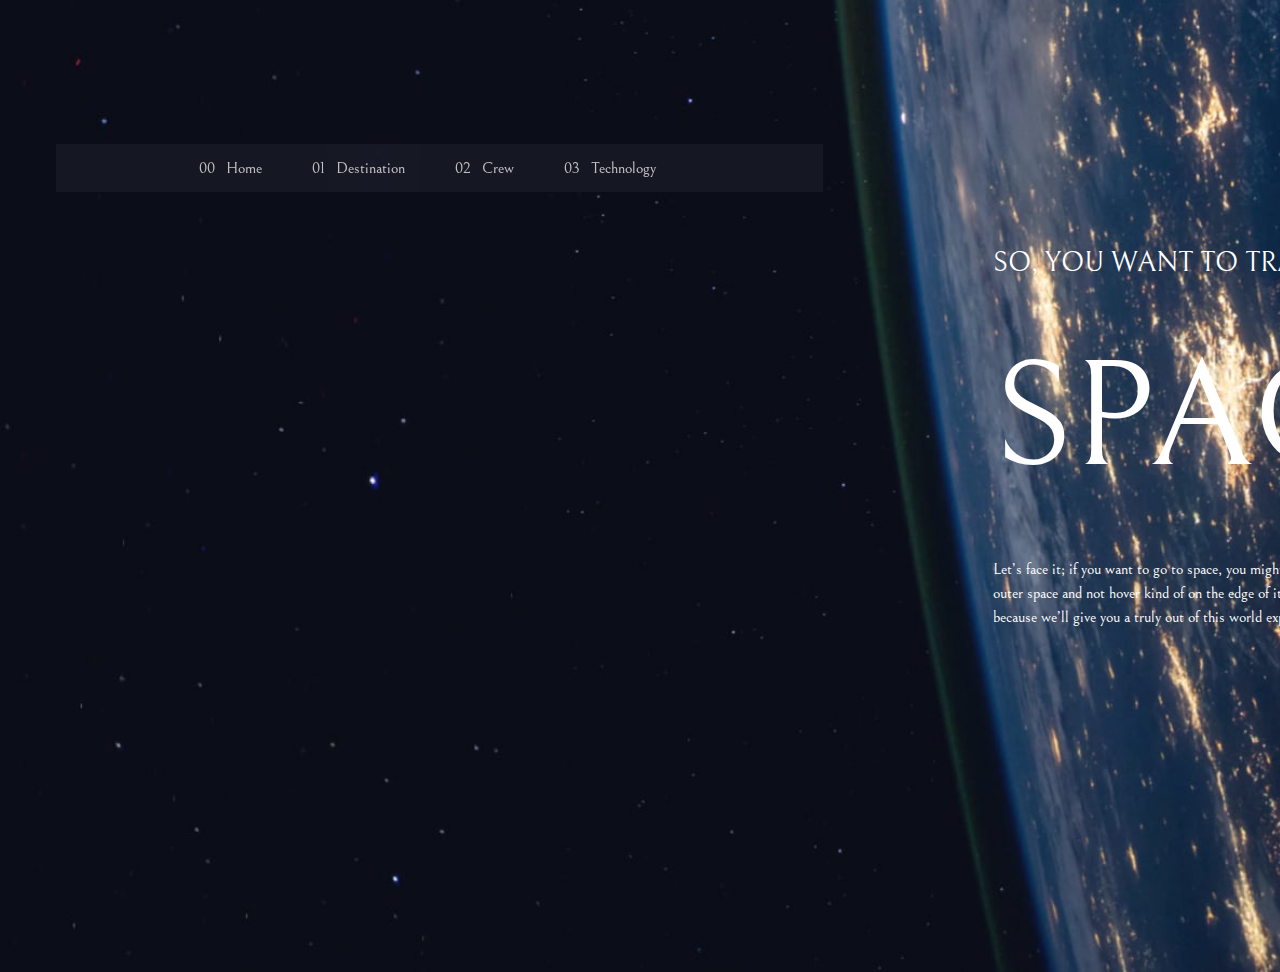
==== index.html @ 7ba336b6 "Initial Commit" ====
<!DOCTYPE html>
<html lang="en">
  <head>
    <meta charset="UTF-8" />
    <meta name="viewport" content="width=device-width, initial-scale=1.0" />
    <link rel="stylesheet" href="style.css" />
    <link rel="preconnect" href="https://fonts.googleapis.com" />
    <link rel="preconnect" href="https://fonts.gstatic.com" crossorigin />
    <link
      href="https://fonts.googleapis.com/css2?family=Bellefair&display=swap"
      rel="stylesheet"
    />
    <script src="https://code.jquery.com/jquery-1.10.2.js"></script>
    <title>Space Tourism</title>
  </head>
  <body style="background-image: url(./images/background-home-desktop.jpg);">
    <section class="header">
      <div id="nav-placeholder">

      </div>
      <script>
        $(function(){
          $("#nav-placeholder").load("nav.html");
        });
        </script>
    <section class="home-section">
      <div class="home-content">
        <h3>SO, YOU WANT TO TRAVEL TO</h3>
        <h1>SPACE</h1>
        <p>
          Let’s face it; if you want to go to space, you might as well genuinely
          go to outer space and not hover kind of on the edge of it. Well sit
          back, and relax because we’ll give you a truly out of this world
          experience!
        </p>
      </div>
      <!-- <div as="button" class="home-content-button">EXPLORE</div> -->
      <button class="home-content-button">EXPLORE</button>
    </section>
  </body>
</html>
---- style.css ----
@import url('https://fonts.googleapis.com/css2?family=Bellefair&display=swap');

:root{
    --clr-background : #0B0D17;
    --clr-blue: #D0D6F9;
    --clr-white: #FFFFFF;
    --clr-backNav: rgba(255, 255, 255, 0.04);

    --fs-heading1 : 9.375rem;
    --fs-heading2: 6.25rem;
    --fs-heading3: 3.5rem;
    --fs-heading4: 2rem;
    --fs-heading5: 1.75rem;

    --fs-subheading1: 1.75rem;
    --fs-subheading2: 0.875rem;

    --fs-navText: 1rem;

    --fs-paragraph: 1.125rem;

    --ff-global : 'Bellefair', serif;
}

/*
  1. Use a more-intuitive box-sizing model.
*/
*, *::before, *::after {
    box-sizing: border-box;
  }
  /*
    2. Remove default margin
  */
  * {
    margin: 0;
  }
  /*
    Typographic tweaks!
    3. Add accessible line-height
    4. Improve text rendering
  */
  body {
    line-height: 1.5;
    -webkit-font-smoothing: antialiased;
    font-family: var(--ff-global);
    color: white;
    height: 100vh;
    overflow: hidden;
    background-size: cover;
  }
  /*
    5. Improve media defaults
  */
  img, picture, video, canvas, svg {
    display: block;
    max-width: 100%;
  }
  /*
    6. Remove built-in form typography styles
  */
  input, button, textarea, select {
    font: inherit;
  }
  /*
    7. Avoid text overflows
  */
  p, h1, h2, h3, h4, h5, h6 {
    overflow-wrap: break-word;
    font-weight: 400;
  }
  /*
    8. Create a root stacking context
  */
  #root, #__next {
    isolation: isolate;
  }


  /* General Styling   */

  .header{
    display: flex;
    margin-top: 4.5rem;
  }

  .header-icon{
    margin-left: 3.5rem;
  }

  .header-items{
    display: flex;
    gap: 3.125rem;
    background: var(--clr-backNav);
    backdrop-filter: blur(40.774227142333984px);
    margin-left: auto;
    justify-content: center;
    align-items: center;
  }

  .header-item{
    all: unset;
    display: flex;
    gap: 0.6875rem;
    position: relative;
    cursor: pointer;
    opacity: 0.75;
  }

  .header-item::before{
    transition: 300ms;
    height: 3px;
    content: "";
    background-color: black;
    inset-inline: 55%;
    position: absolute;
    bottom: -20px;
  }

  .header-item:hover{
    opacity: 1;
  }

  .header-item:hover::before{
    inset-inline: 0%;
  }

  .header-item:first-child{
    margin-left: 8.935rem;
  }

  .header-item:last-child{
    margin-right: 10.4375rem;
  }


  .home-section{
    display: flex;
    margin: 10.625rem;
    align-items: center;   
  }

  .home-content{
    display: grid;
    gap: 1.5rem;
    max-width: 26.5625rem;
    margin-right: auto;
  }

  .home-content h3{

    font-size: var(--fs-heading5);
  }

  .home-content h1{
    font-size: var(--fs-heading1);
  }

  .home-content p{
    text-wrap:wrap;
    font-size: 1rem;
  }

  .home-content-button{
    font-size: var(--fs-heading5);
    margin-left: auto;
  }
  

  /* Moon Styling */

  .moon-container{
    display: grid;
    grid-template-columns: 1fr 1fr;
    /* column-gap: 11.25rem; */
    column-gap: 1rem;
    height: 100%;
    justify-content: center;
    align-items: center;
  }

  .moon-container, .first-destination-heading{
    margin-inline: 10.25rem;
  }

  .first-destination-heading{
    margin-top: 4.75rem;
    font-size: var(--fs-subheading1);
  }

  .first-destination-heading::before{
    margin-right: 1.25rem;
    content: "01";
    opacity: 0.25;
  }
  

  .moon-container picture{
    align-self: self-end;
  }
  
  .moon-content h1{
    font-size: var(--fs-heading2);
  }

  .moon-dist-time{
    grid-column-start: -2;
    grid-column-end: -1; 
    align-self: baseline;
    display: flex;
    flex-wrap: wrap;
    column-gap: 4.935rem;
    row-gap: 0.75rem;
  }

  .moon-dist-time p{
    font-size: var(--fs-subheading2);
  }
  
  .moon-content, .moon-dist-time{
    max-width: 21.5625rem;
  }

  .planet-bar{
    display: flex;
    gap: 2.1875rem;
    font-size: var(--fs-navText);
    font-weight: 400;
  }

  .planet-bar p:after{
    transition: 300ms;
    display: block;
    content: "";
    width: 0%;
    height: 3px;
    background-color: var(--clr-white);
  }

  .planet-bar p:hover::after{
    width: 100%;
  }

  .crew{
    display: flex;
    flex-direction: row;
    position: relative;
    margin-inline: 10.25rem;
    margin-top: 4.75rem;
  }

  .crew-content{
    align-self: center;
    flex: 1;
  }

  .crew-content h3::before{
    content: "02";
    margin-right: 1.25rem;
    opacity: 0.25;
  }

  .crew-content h3{
   font-size: var(--fs-subheading1);
   letter-spacing: 0.2953125rem;
   font-style: normal;
   position: absolute;
   top: 0; 
  }

  .crew-content h2{
    font-size: var(--fs-heading4);
    opacity: 0.5042;
  }

  .crew-content h1{
    font-size: var(--fs-heading3);
    margin-bottom: 0.6875rem
  }

  .crew-content p{
    font-size: var(--fs-paragraph);
    margin-right: 5.2rem;
  }

  .technology{
    display: grid;
    margin-left: 10.4735rem;
    grid-template-columns: 0.1fr 0.4fr 0.5fr;
    margin-top: 4.75rem;
  }

  .technology h3{
    grid-column-start: 1;
    grid-column-end: 5;
    margin-bottom: 2rem;
    font-size: var(--fs-heading5);
    letter-spacing: 0.2953125rem;
  }

  .technology h1{
    font-size: var(--fs-heading3);
    margin-bottom: 1rem;
  }

  .technology h3::before{
    margin-right: 1.25rem;
    content: "03";
    opacity: 0.25;
    margin-left: 1.75rem;
  }

  .technology > *:not(h3){
    align-self: center;
  }

  .rocket-carasoul{
    display: flex;
    flex-direction: column;
    gap: 1.25rem;
  }

  .rocket-carasoul div{
    width: 80px;
    height: 80px;
    padding: 18px;
    border-radius: 50%;
    text-align: center;
    font-size: var(--fs-heading4);
    border: 1.5px solid rgba(255, 255, 255, 0.1);
    background-color: var(--clr-white);
    color: var(--clr-background);
  }

  .rocket-carasoul div:not(div:first-child){
    background-color: transparent;
    color: var(--clr-white);
  }

  .rocket-carasoul div:hover{
    transition: 300ms;
    background-color: var(--clr-white);
    color: var(--clr-background);
  }

  .technology-content{
    justify-content: center;
  }

  .technology-content p:first-child{
    font-size: var(--fs-subheading2);
  }

  .technology-content p:last-child{
    margin-right: 3.5rem;
  }

  .technology-rocket-image{
    justify-self: end;
  }
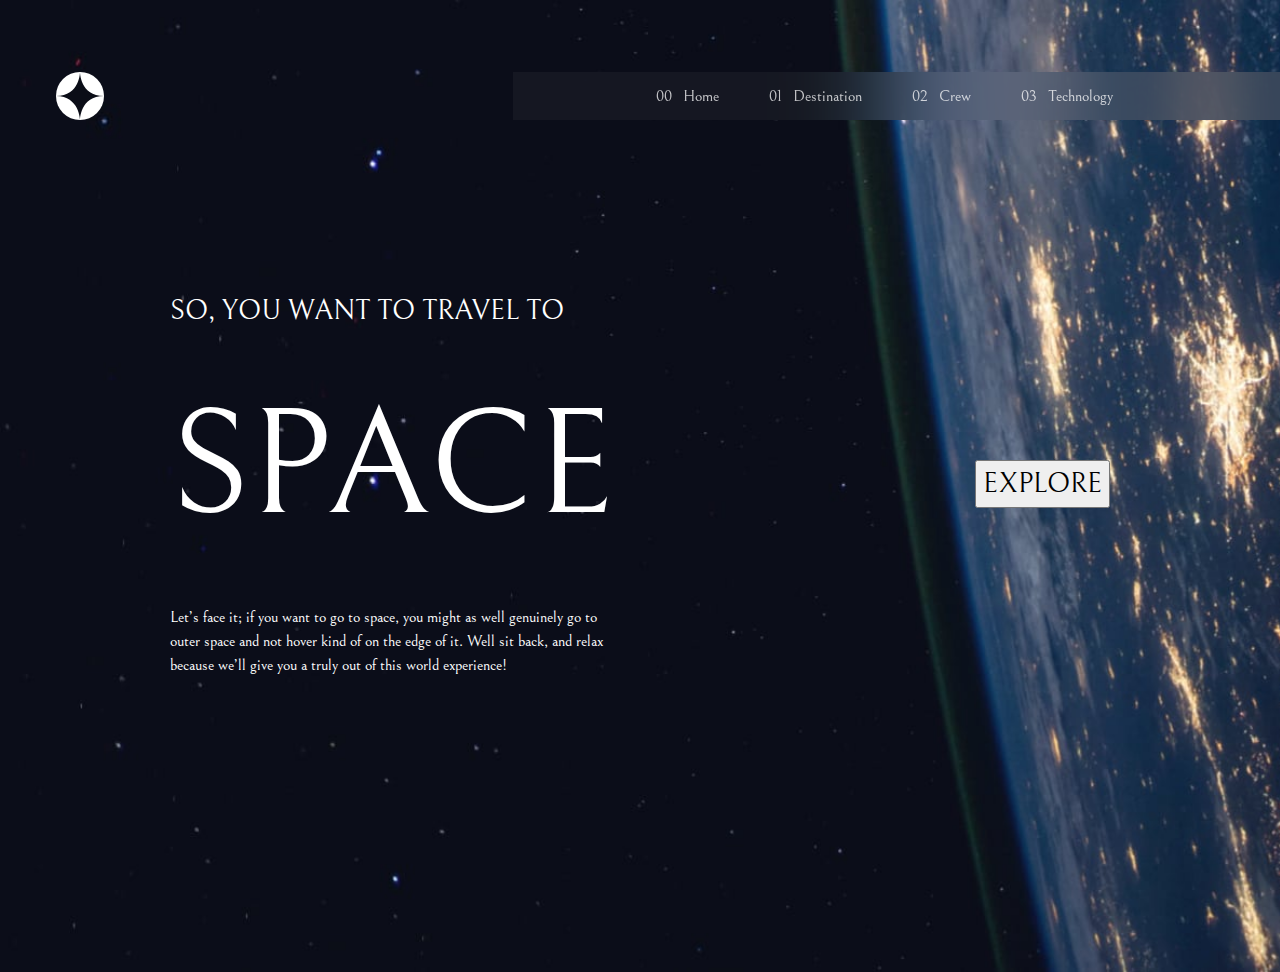
==== commit a52aef81: "fix: unnecassary section(class header) removed" ====
--- a/index.html
+++ b/index.html
@@ -14,9 +14,7 @@
     <title>Space Tourism</title>
   </head>
   <body style="background-image: url(./images/background-home-desktop.jpg);">
-    <section class="header">
       <div id="nav-placeholder">
-
       </div>
       <script>
         $(function(){
--- a/style.css
+++ b/style.css
@@ -351,7 +351,7 @@
   }
 
   .technology-content p:last-child{
-    margin-right: 3.5rem;
+    margin-right: 5.8rem;
   }
 
   .technology-rocket-image{
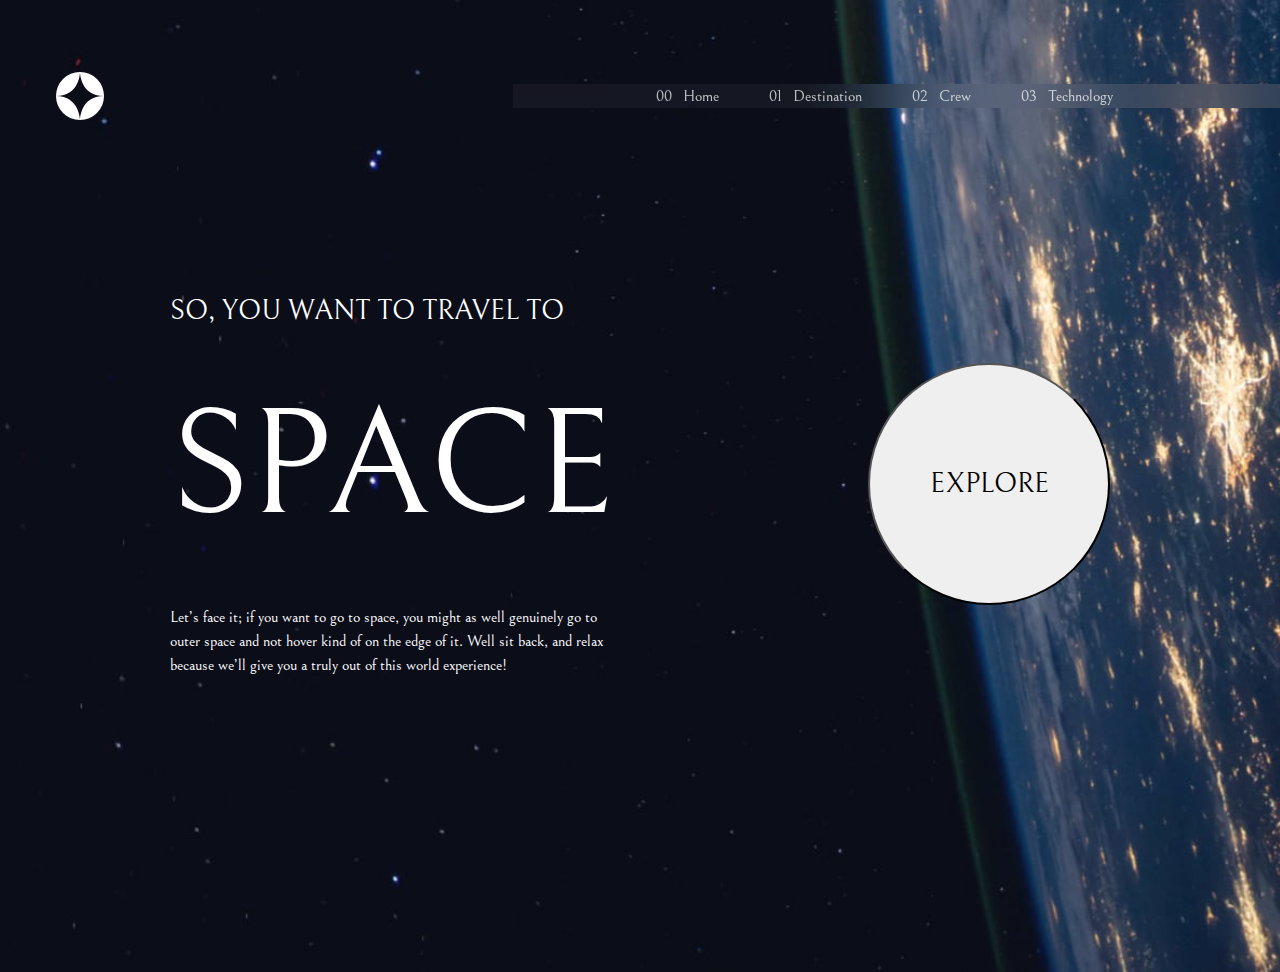
==== commit dc26a955: "Added js" ====
--- a/index.html
+++ b/index.html
@@ -13,7 +13,7 @@
     <script src="https://code.jquery.com/jquery-1.10.2.js"></script>
     <title>Space Tourism</title>
   </head>
-  <body style="background-image: url(./images/background-home-desktop.jpg);">
+  <body class="home-body">
       <div id="nav-placeholder">
       </div>
       <script>
--- a/style.css
+++ b/style.css
@@ -80,6 +80,7 @@
 
   .header{
     display: flex;
+    align-items: center;
     margin-top: 4.5rem;
   }
 
@@ -95,6 +96,15 @@
     margin-left: auto;
     justify-content: center;
     align-items: center;
+  }
+
+  @media(max-width: 768px) {
+    .header{margin-top: 0;}
+
+    .header-items{
+      gap: 2.3125rem;
+      padding-block: 1.5rem;
+    }
   }
 
   .header-item{
@@ -132,11 +142,53 @@
     margin-right: 10.4375rem;
   }
 
+  @media(max-width: 768px) {
+    .header-item:first-child{
+      margin-left: 3rem;
+    }
+    .header-item:last-child{
+      margin-right: 3rem;
+    }
+  }
+
+
+
+
+  .home-body{
+    background-image: url(./images/background-home-desktop.jpg);
+  }
+
+  @media(max-width: 768px){
+    .home-body{
+      background-image: url(./images/background-home-tablet.jpg);
+    }
+  }
+
+  @media(max-width: 375px){
+    .home-body{
+      background-image: url(./images/background-home-mobile.jpg);
+    }
+  }
 
   .home-section{
     display: flex;
     margin: 10.625rem;
     align-items: center;   
+  }
+
+  @media (max-width: 768px) {
+    .home-section{
+      flex-direction: column;
+      margin-inline: 10.25rem;
+      margin-top: 6.625rem;
+      text-align: center;
+    }
+  }
+
+  @media (max-width: 375px) {
+    .home-section{
+      margin-inline: 1.5rem;
+    }
   }
 
   .home-content{
@@ -146,8 +198,13 @@
     margin-right: auto;
   }
 
+  @media(max-width: 768px){
+   .home-content{
+    gap: 0;
+   } 
+  }
+
   .home-content h3{
-
     font-size: var(--fs-heading5);
   }
 
@@ -163,10 +220,66 @@
   .home-content-button{
     font-size: var(--fs-heading5);
     margin-left: auto;
+    border-radius: 50%;
+    height: 242px;
+    width: 242px;
+  }
+
+  @media (max-width:768px) {
+    .home-content h3{
+      font-size: 1.25rem;
+    }
+
+    .home-content p{
+      font-size: var(--fs-navText);
+      margin-inline: 1.5rem;
+    }
+
+    .home-content-button{
+      margin-inline: auto;
+      margin-top: 9.75rem;
+    }
+  }
+
+  @media (max-width: 375px) {
+    .home-content h3{
+      font-size: 1rem;
+    }
+
+    .home-content h1{
+      font-size: 5rem;
+    }
+
+    .home-content p{
+      font-size: 0.9325rem;
+    }
+
+    .home-content-button{
+      font-size: 1.25rem;
+      margin-top: 5rem;
+      height: 150px;
+      width: 150px;
+    }
   }
   
 
   /* Moon Styling */
+
+  .moon-body{
+    background-image: url(./images/background-destination-desktop.jpg);
+  }
+
+  @media (max-width: 768px) {
+    .moon-body{
+      background-image: url(./images/background-destination-tablet.jpg);
+    }
+  }
+
+  @media (max-width: 375px) {
+    .moon-body{
+      background-image: url(./images/background-destination-mobile.jpg);
+    }
+  }
 
   .moon-container{
     display: grid;
@@ -240,12 +353,40 @@
     width: 100%;
   }
 
+  /* crew page styling */
+
+  .crew-body{
+    background-image: url(./images/background-crew-desktop.jpg);
+  }
+
+  @media (max-width: 768px) {
+    .crew-body{
+      background-image: url(./images/background-crew-tablet.jpg);
+    }
+  }
+
+  @media (max-width: 375px) {
+    .crew-body{
+      background-image: url(./images/background-crew-mobile.jpg);
+    }
+  }
+
   .crew{
     display: flex;
     flex-direction: row;
     position: relative;
     margin-inline: 10.25rem;
     margin-top: 4.75rem;
+  }
+
+  @media (max-width: 768px) {
+    .crew{
+      margin-inline: 2.375rem;
+      margin-top: 2.5rem;
+      flex-direction: column;
+      text-align: center;
+      align-items: center;
+    }
   }
 
   .crew-content{
@@ -280,6 +421,62 @@
   .crew-content p{
     font-size: var(--fs-paragraph);
     margin-right: 5.2rem;
+  }
+
+  @media(max-width: 768px){
+
+    .crew-content h3{
+      font-size: 1.25rem;
+      letter-spacing: 3.75px;
+    }
+
+    .crew-content h2{
+      font-size: 1.5rem;
+      margin-top: 5.25rem;
+    }
+
+    .crew-content h1{
+      font-size: 2.5rem;
+    }
+
+    .crew-content p{
+      margin: 0;
+      font-size: 1rem;
+      line-height: 1.75rem;
+      margin-inline: 7.5rem;
+    }
+  }
+
+  @media (max-width: 375px) {
+
+    .crew-content{
+      order: 2;
+    }
+
+    .crew-content h3{
+      font-size: 1rem;
+      letter-spacing: 2.7px;
+    }
+
+    .crew-content h2{
+      font-size: 1rem;
+    }
+
+    .crew-content h1{
+      font-size: 1.5rem;
+    }
+
+    .crew-content p{
+      margin: 0;
+      font-size: 0.9375rem;
+      line-height: 1.5625rem;
+    }
+
+    .crew-image{
+      width: 177.123px;
+      height: 222px;
+      margin-top: 3rem;
+    }
   }
 
   .technology{
@@ -354,6 +551,35 @@
     margin-right: 5.8rem;
   }
 
+  /* @media(max-width: 768px){
+    .technology{
+      grid-template-columns: 1fr;
+      margin: 0;
+      justify-self: center;
+    } */
+
+    /* .rocket-carasoul{
+      flex-direction: row;
+      justify-content: center;
+      order: 2;
+    }
+
+    .technology-content{
+      text-align: center;
+      order: 3;
+    }
+
+    .technology-content p:last-child{
+      margin: 0;
+    }
+
+    .technology-rocket-image{
+      order: 1;
+    }
+
+    .technology-rocket-image img{    } */
+  /* } */
+
   .technology-rocket-image{
     justify-self: end;
   }
